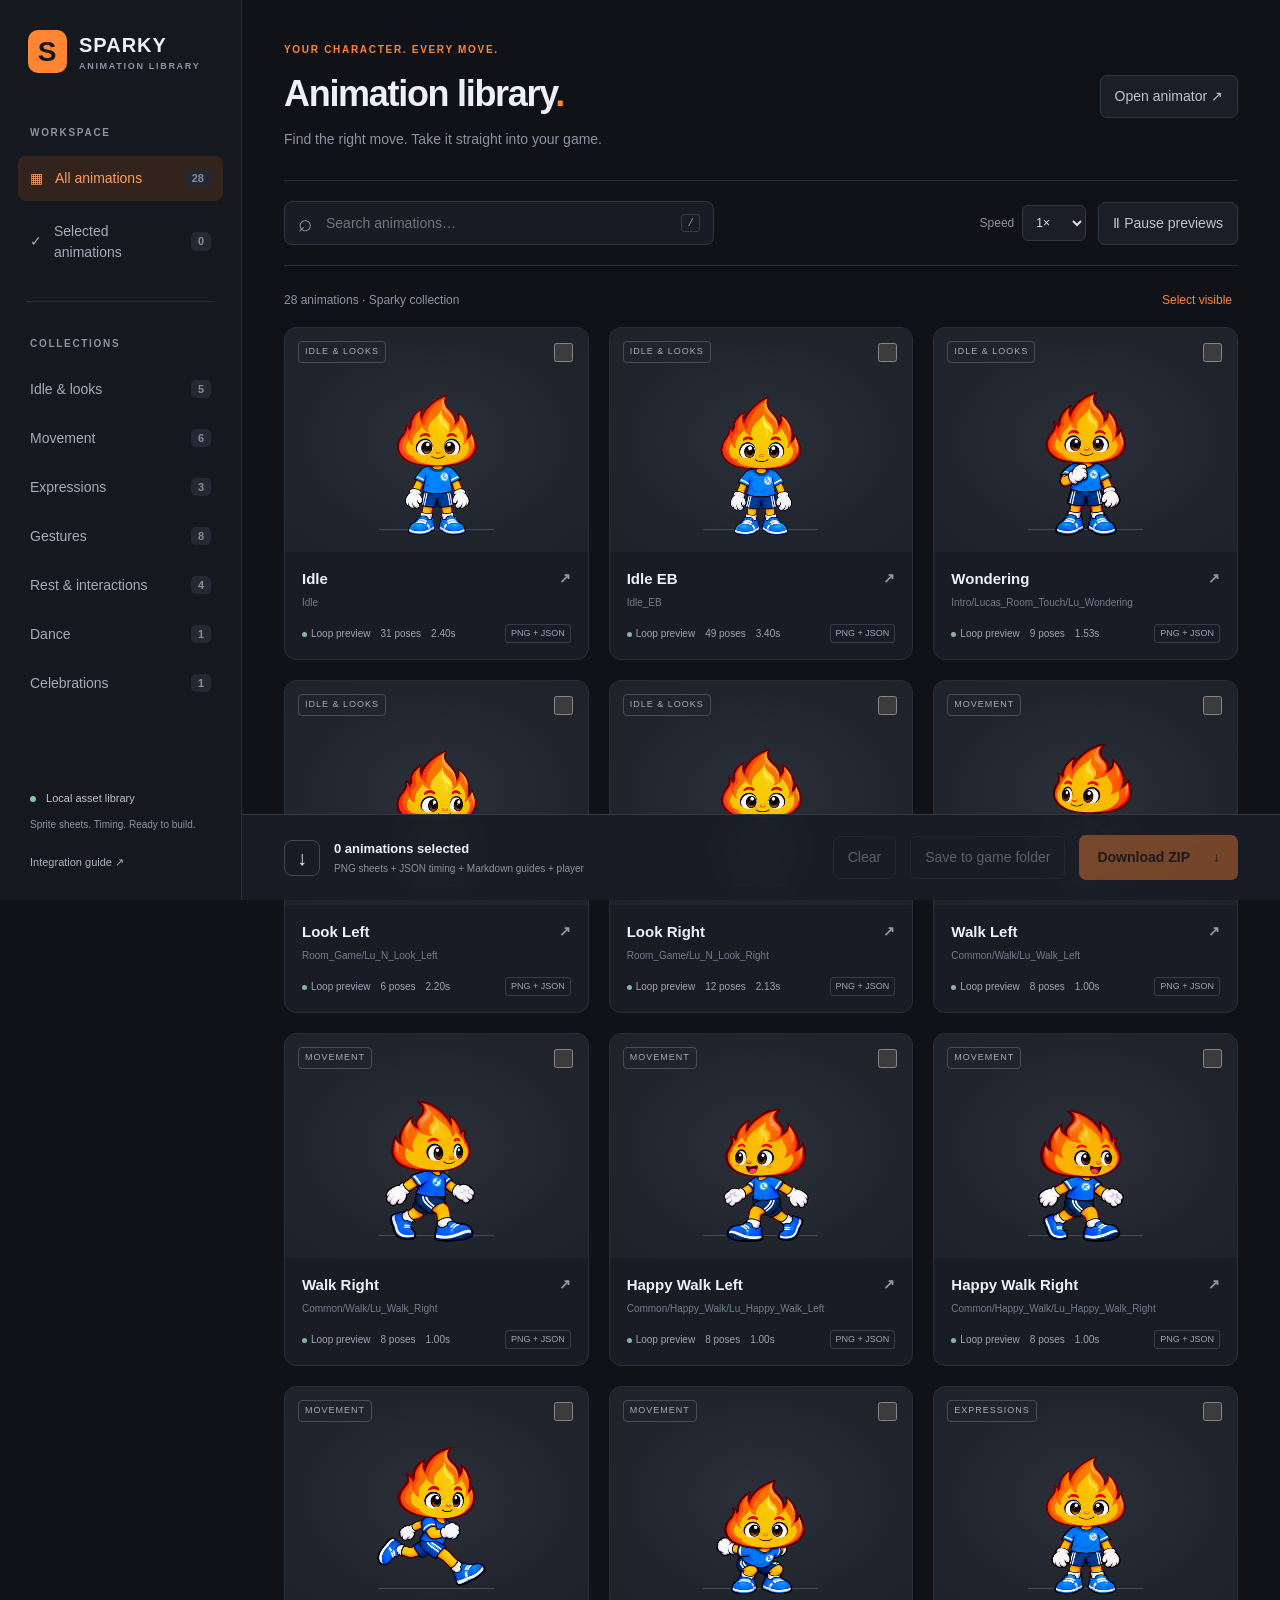
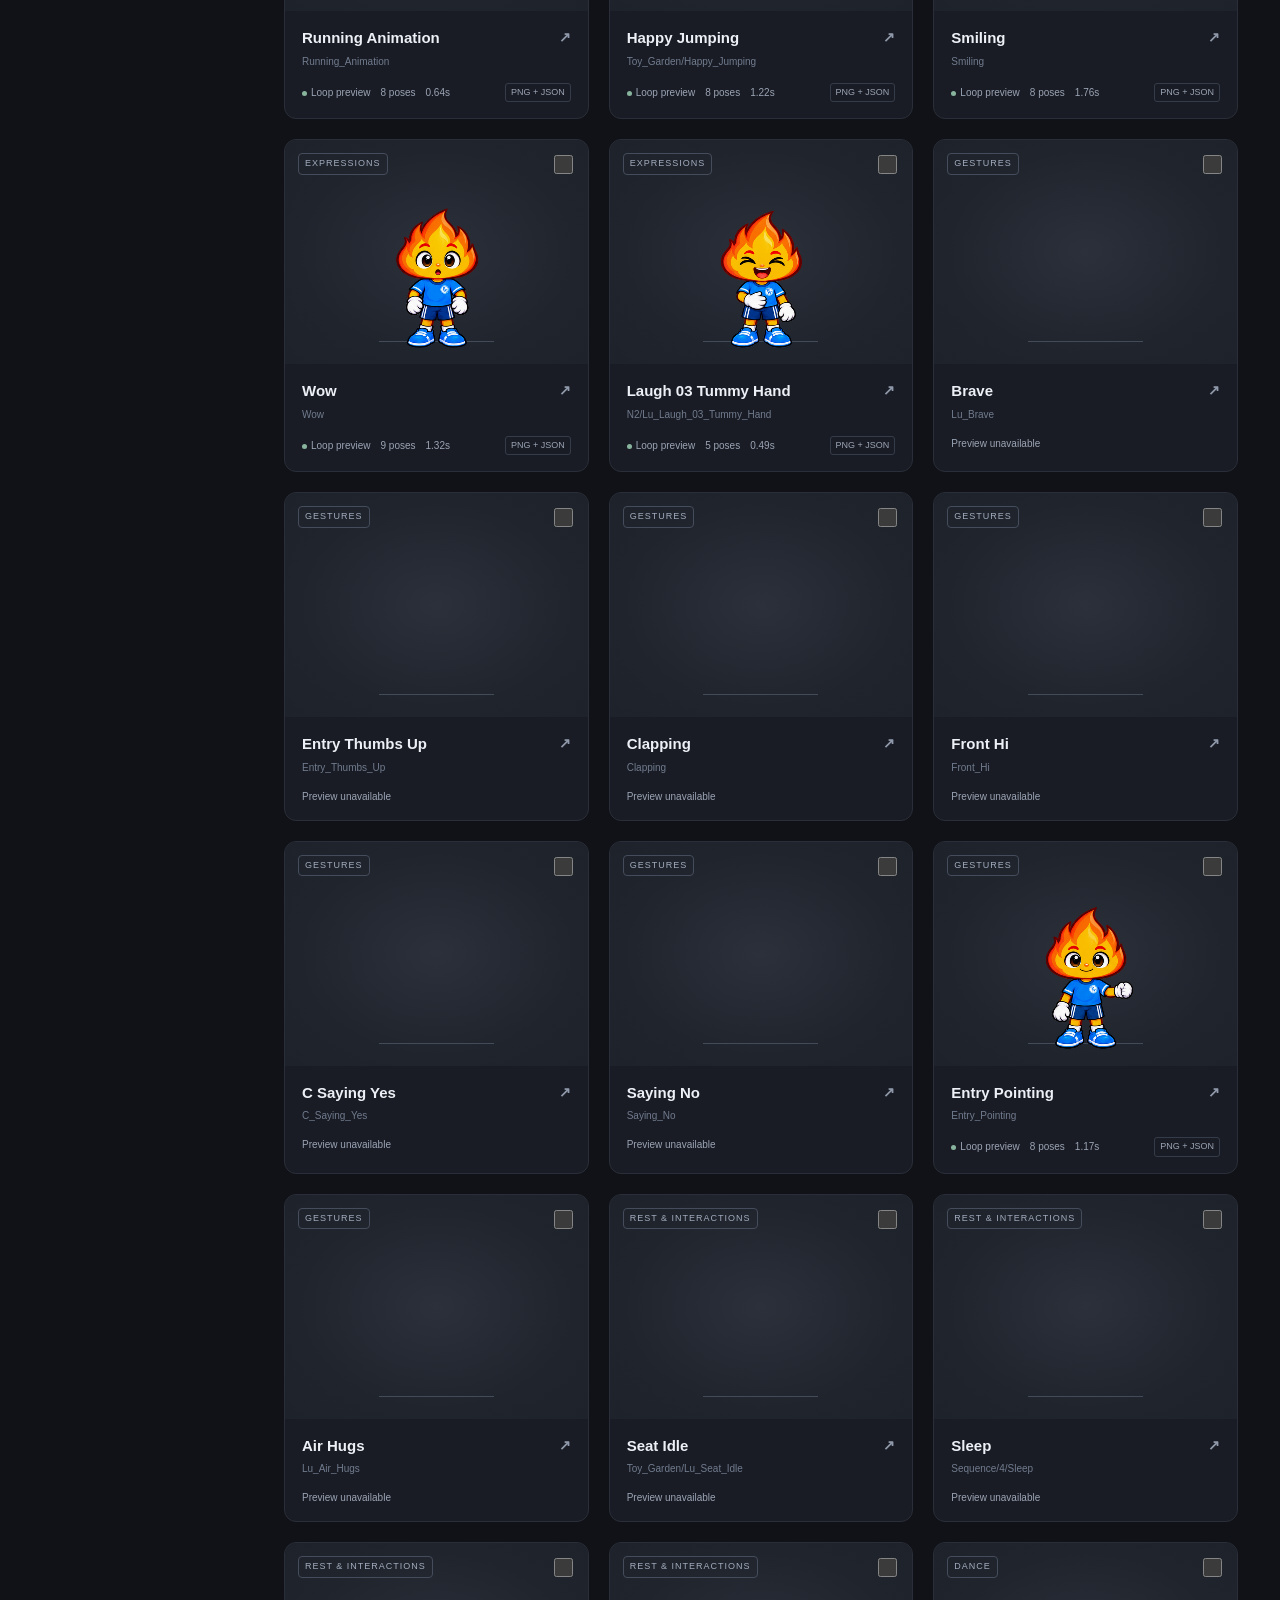
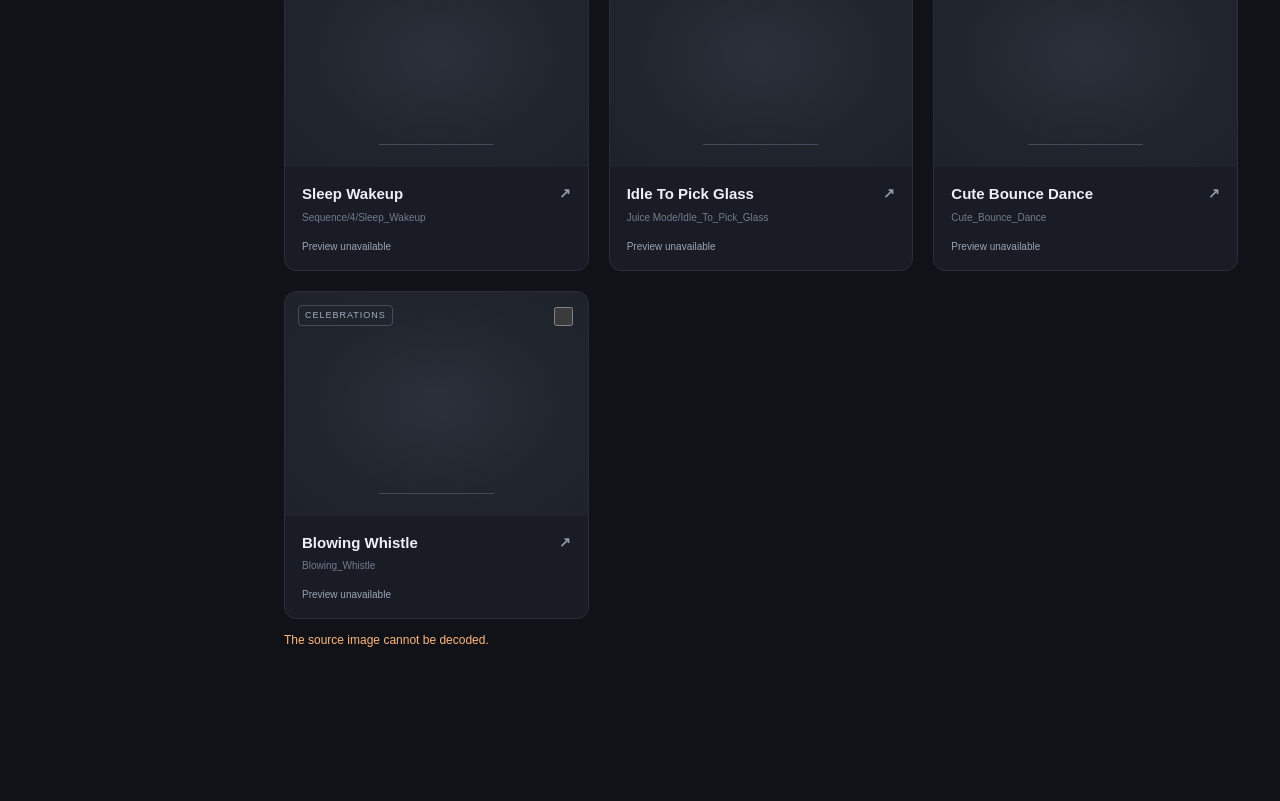
==== animation-library/index.html @ 4f84658c "Add Sparky animation library, studio and game-ready exports" ====
<!doctype html><html lang="en"><head><meta charset="utf-8"><meta name="viewport" content="width=device-width,initial-scale=1"><title>Sparky — Animation Library</title><link rel="stylesheet" href="library.css"></head><body>
<aside class="sidebar"><a class="brand" href="index.html"><span class="brand-icon">S</span><span>SPARKY<small>ANIMATION LIBRARY</small></span></a><p class="eyebrow">WORKSPACE</p><button class="nav active" id="browse">▦ <span>All animations</span><b>28</b></button><button class="nav" id="selected-view">✓ <span>Selected animations</span><b id="side-count">0</b></button><div class="divider"></div><p class="eyebrow">COLLECTIONS</p><div id="categories"></div><div class="sidebar-bottom"><span class="online"></span> Local asset library<p>Sprite sheets. Timing. Ready to build.</p><a href="README.md">Integration guide ↗</a></div></aside>
<main><header><div><p class="eyebrow orange">YOUR CHARACTER. EVERY MOVE.</p><h1>Animation library<span>.</span></h1><p class="muted">Find the right move. Take it straight into your game.</p></div><a class="outline" href="demo.html">Open animator ↗</a></header>
<section class="toolbar"><div class="search"><span>⌕</span><input id="search" type="search" placeholder="Search animations…" aria-label="Search animations"><kbd>/</kbd></div><div class="tools"><label class="speed">Speed <select id="speed" aria-label="Preview speed"><option value="0.5">0.5×</option><option value="1" selected>1×</option><option value="2">2×</option></select></label><button class="outline" id="pause">Ⅱ Pause previews</button></div></section>
<div class="results"><span id="result-count">Loading animations…</span><button id="select-all">Select visible</button></div><section id="grid" class="grid" aria-label="Animation collection"></section><p id="empty" hidden>No animations match. Try another name or collection.</p><p id="status" role="status" aria-live="polite"></p>
<footer class="export-bar"><div><span class="selection-icon">↓</span><div><strong id="selection-count">0 animations selected</strong><small>PNG sheets + JSON timing + Markdown guides + player</small></div></div><div class="export-actions"><button class="outline" id="clear">Clear</button><button class="outline" id="save-folder">Save to game folder</button><button class="primary" id="download">Download ZIP <span>↓</span></button></div></footer>
</main><script type="module" src="library.js"></script></body></html>
---- animation-library/library.css ----
:root{color-scheme:dark;--bg:#101217;--panel:#191c24;--line:#2a2e38;--muted:#8b93a4;--orange:#ff8533;--text:#edf0f6}*{box-sizing:border-box}body{margin:0;background:var(--bg);color:var(--text);font:14px/1.5 -apple-system,BlinkMacSystemFont,"Segoe UI",sans-serif}button,input,select{font:inherit}button,a{ -webkit-tap-highlight-color:transparent}button{cursor:pointer}a{color:inherit;text-decoration:none}button:focus-visible,a:focus-visible,input:focus-visible,select:focus-visible{outline:2px solid var(--orange);outline-offset:4px}.sidebar{width:242px;position:fixed;inset:0 auto 0 0;padding:30px 18px;background:#15181f;border-right:1px solid var(--line);display:flex;flex-direction:column}.brand{display:flex;align-items:center;gap:12px;padding:0 10px 39px;font-size:20px;font-weight:800;letter-spacing:1px}.brand small{display:block;font-size:9px;letter-spacing:1.7px;color:var(--muted)}.brand-icon{display:grid;place-items:center;background:var(--orange);color:#17181b;border-radius:10px;width:39px;height:43px;font-size:28px}.eyebrow{font-size:10px;font-weight:700;letter-spacing:1.7px;color:var(--muted);margin:12px 12px}.orange{color:var(--orange);margin:0 0 10px}.nav{width:100%;border:0;background:transparent;color:#a4abba;text-align:left;padding:12px;border-radius:8px;display:flex;align-items:center;gap:12px;margin:4px 0}.nav span{flex:1}.nav b{font-size:11px;color:#858d9e;background:#242832;border-radius:5px;padding:1px 7px}.nav.active{background:#32241d;color:#ff9c59}.nav:hover{background:#242832}.divider{height:1px;background:var(--line);margin:22px 8px}.sidebar-bottom{margin-top:auto;padding:18px 12px 0;color:#bbc2cd;font-size:11px}.sidebar-bottom p{font-size:10px;color:var(--muted)}.sidebar-bottom a{display:inline-block;margin-top:12px;color:#aab2c1}.online{display:inline-block;width:6px;height:6px;background:#80c8a0;border-radius:50%;margin-right:7px}main{margin-left:242px;padding:42px 42px 140px;max-width:1800px}header{display:flex;justify-content:space-between;align-items:center;margin-bottom:30px}h1{font-size:36px;letter-spacing:-1.3px;margin:0;font-weight:650}h1 span{color:var(--orange)}.muted{color:var(--muted);margin:8px 0 0}.outline{display:inline-flex;justify-content:center;align-items:center;gap:8px;color:#bdc4d1;background:#1b1e26;border:1px solid #323744;border-radius:7px;padding:10px 14px;white-space:nowrap}.outline:hover{background:#282d37}.toolbar{display:flex;gap:18px;justify-content:space-between;border-block:1px solid var(--line);padding:20px 0}.search{display:flex;align-items:center;gap:12px;flex:1;max-width:430px;border:1px solid #303541;background:#191c24;border-radius:8px;padding:9px 13px;color:var(--muted)}.search span{font-size:24px;line-height:1}input{width:100%;border:0;background:transparent;color:var(--text);outline:none}kbd{font-size:11px;border:1px solid #363b47;padding:0 5px;border-radius:3px}.tools{display:flex;gap:12px;align-items:center}.speed{color:var(--muted);font-size:12px;display:flex;align-items:center;gap:8px}select{background:#1b1e26;color:#d8deea;border:1px solid #323744;padding:9px;border-radius:6px}.results{display:flex;justify-content:space-between;align-items:center;margin:24px 0 17px;font-size:12px;color:var(--muted)}.results button{border:0;background:none;color:var(--orange);font-size:12px}.grid{display:grid;grid-template-columns:repeat(3,minmax(0,1fr));gap:20px}.card{position:relative;border:1px solid var(--line);border-radius:12px;background:var(--panel);overflow:hidden;transition:border-color .15s,transform .15s}.card:hover{border-color:#626b7c;transform:translateY(-2px)}.card.selected{border-color:var(--orange);box-shadow:0 0 0 1px #ff853340}.preview{height:224px;background:radial-gradient(ellipse at center,#2b303a 0,#20242d 65%,#1e222a 100%);position:relative;display:grid;place-items:center}.preview:after{content:'';position:absolute;bottom:22px;width:38%;height:1px;background:#444b58}.preview canvas{height:224px;max-width:100%;object-fit:contain;position:relative;z-index:1}.pick{position:absolute;right:12px;top:12px;z-index:2;cursor:pointer}.pick input{width:19px;height:19px;accent-color:var(--orange)}.tag{position:absolute;left:13px;top:13px;color:#a3adbe;font-size:9px;letter-spacing:1px;text-transform:uppercase;border:1px solid #454c5b;padding:3px 6px;border-radius:4px}.card-info{padding:16px 17px}.card-title{font-size:15px;font-weight:600;margin:0 0 4px;display:flex;justify-content:space-between;gap:8px}.card-title a{color:#8f99ab;font-size:14px}.source-name{font-size:10px;color:#717c8f;overflow:hidden;text-overflow:ellipsis;white-space:nowrap}.card-meta{display:flex;gap:10px;color:#9ba4b5;font-size:10px;margin-top:14px;align-items:center}.loop-dot{width:5px;height:5px;border-radius:50%;background:#88b49e;display:inline-block;margin-right:4px}.card-meta .format{margin-left:auto;border:1px solid #353c49;padding:2px 5px;border-radius:3px;font-size:9px}.export-bar{position:fixed;bottom:0;left:242px;right:0;z-index:10;background:#1a1d25f5;backdrop-filter:blur(16px);border-top:1px solid #343945;padding:20px 42px;display:flex;justify-content:space-between;gap:16px;align-items:center}.export-bar>div{display:flex;gap:14px;align-items:center}.export-bar strong{display:block;font-size:13px}.export-bar small{display:block;color:var(--muted);font-size:10px;margin-top:3px}.selection-icon{display:grid;place-items:center;border:1px solid #414957;width:36px;height:36px;border-radius:8px;font-size:20px}.primary{background:var(--orange);color:#22170f;font-weight:650;border:0;border-radius:7px;padding:12px 18px;display:flex;gap:23px;align-items:center}.primary:hover{background:#ff9c59}button:disabled{opacity:.4;cursor:default}#status{color:#ffb77f;font-size:12px}#empty{padding:80px;text-align:center;color:var(--muted)}@media(min-width:1500px){.grid{grid-template-columns:repeat(4,minmax(0,1fr))}}@media(max-width:1100px){main{padding:30px 24px 160px}.grid{grid-template-columns:repeat(2,minmax(0,1fr))}.export-bar{padding:18px 24px}.export-bar small{max-width:180px}.export-actions{gap:7px!important}}@media(max-width:760px){.sidebar{position:static;width:auto;padding:18px}.brand{padding-bottom:8px}.sidebar .eyebrow,.divider,#categories,.sidebar-bottom{display:none}.sidebar{display:block}.nav{display:inline-flex;width:auto;margin-right:5px}main{margin-left:0;padding:24px 16px 180px}h1{font-size:28px}header{gap:12px}header>.outline{font-size:11px;padding:8px}.toolbar{flex-wrap:wrap}.search{max-width:none;min-width:100%}.tools{width:100%;justify-content:space-between}.grid{gap:12px}.preview,.preview canvas{height:190px}.card-info{padding:12px}.card-title{font-size:13px}.export-bar{left:0;padding:14px 16px;flex-wrap:wrap}.export-bar small{max-width:none}.export-actions{width:100%;justify-content:flex-end}.export-actions button{font-size:12px}.selection-icon{display:none}.card-meta{gap:6px;font-size:9px}}@media(prefers-reduced-motion:reduce){.card{transition:none}}
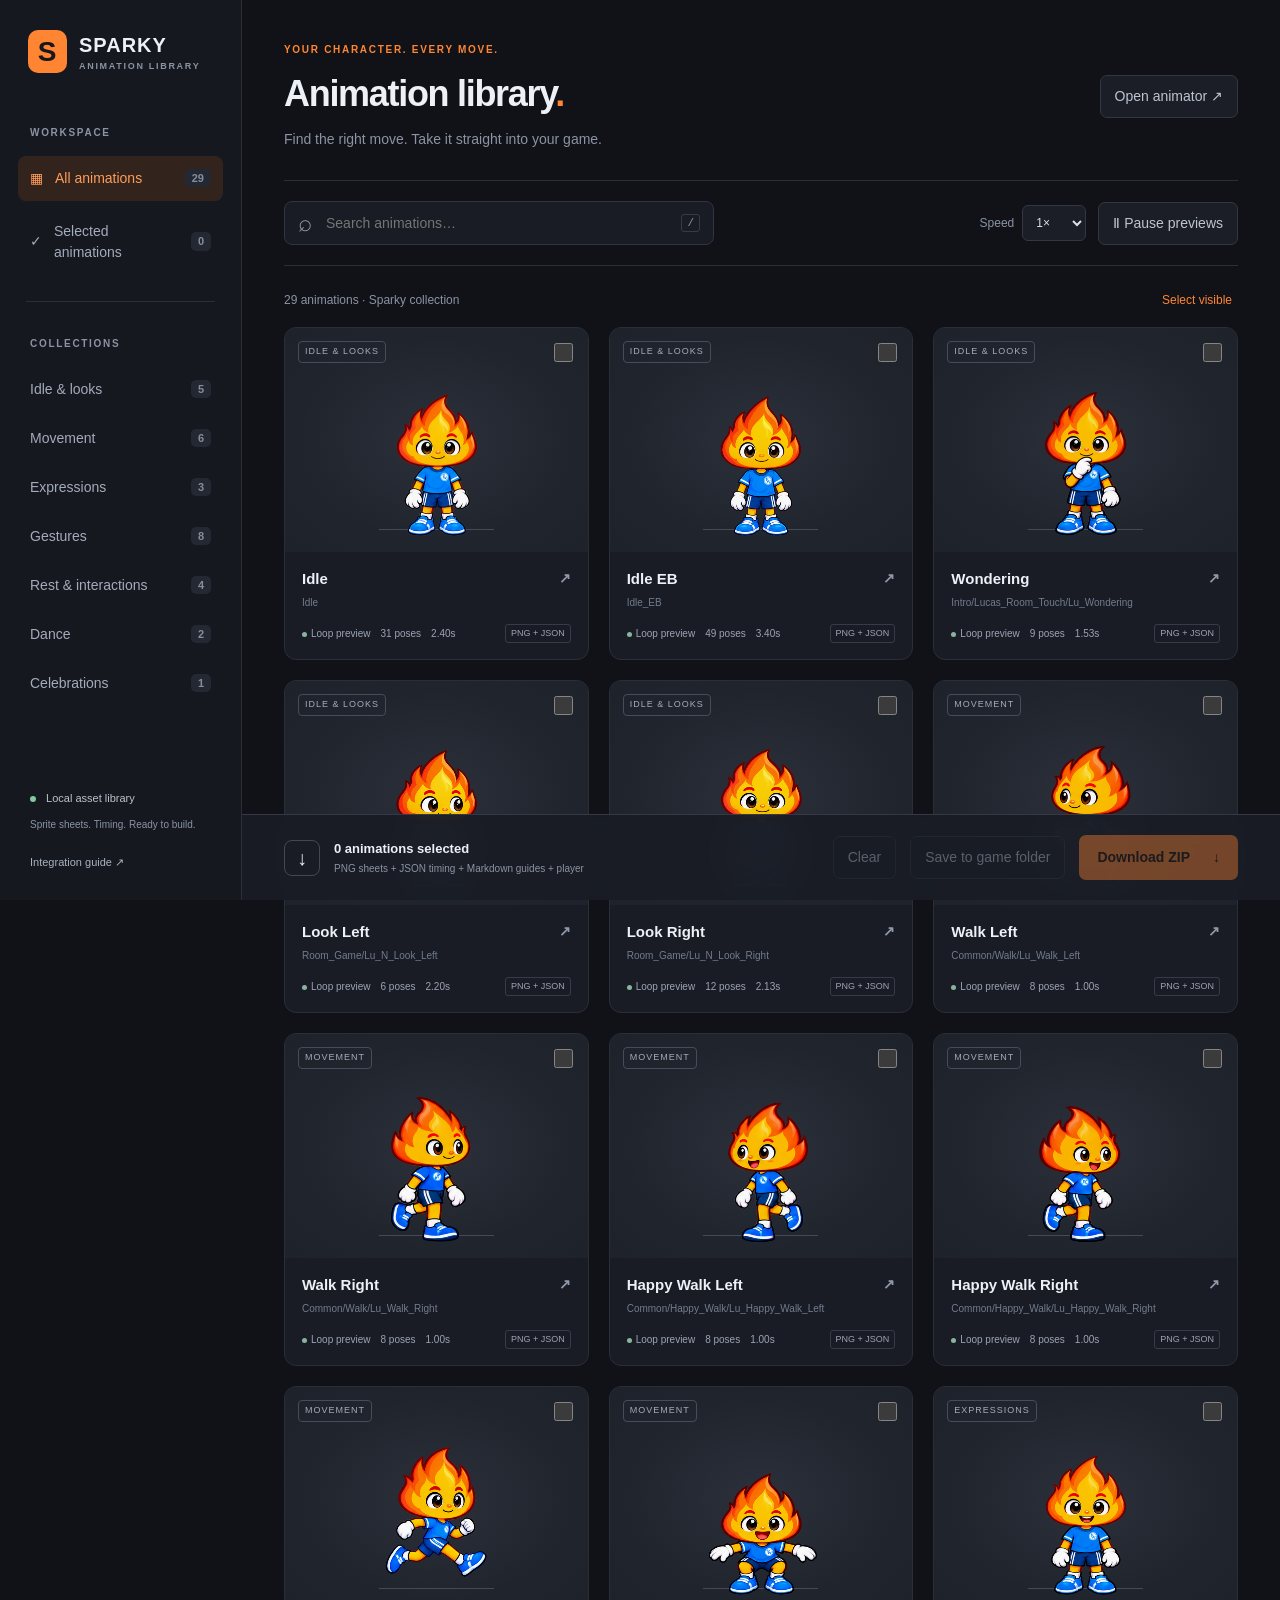
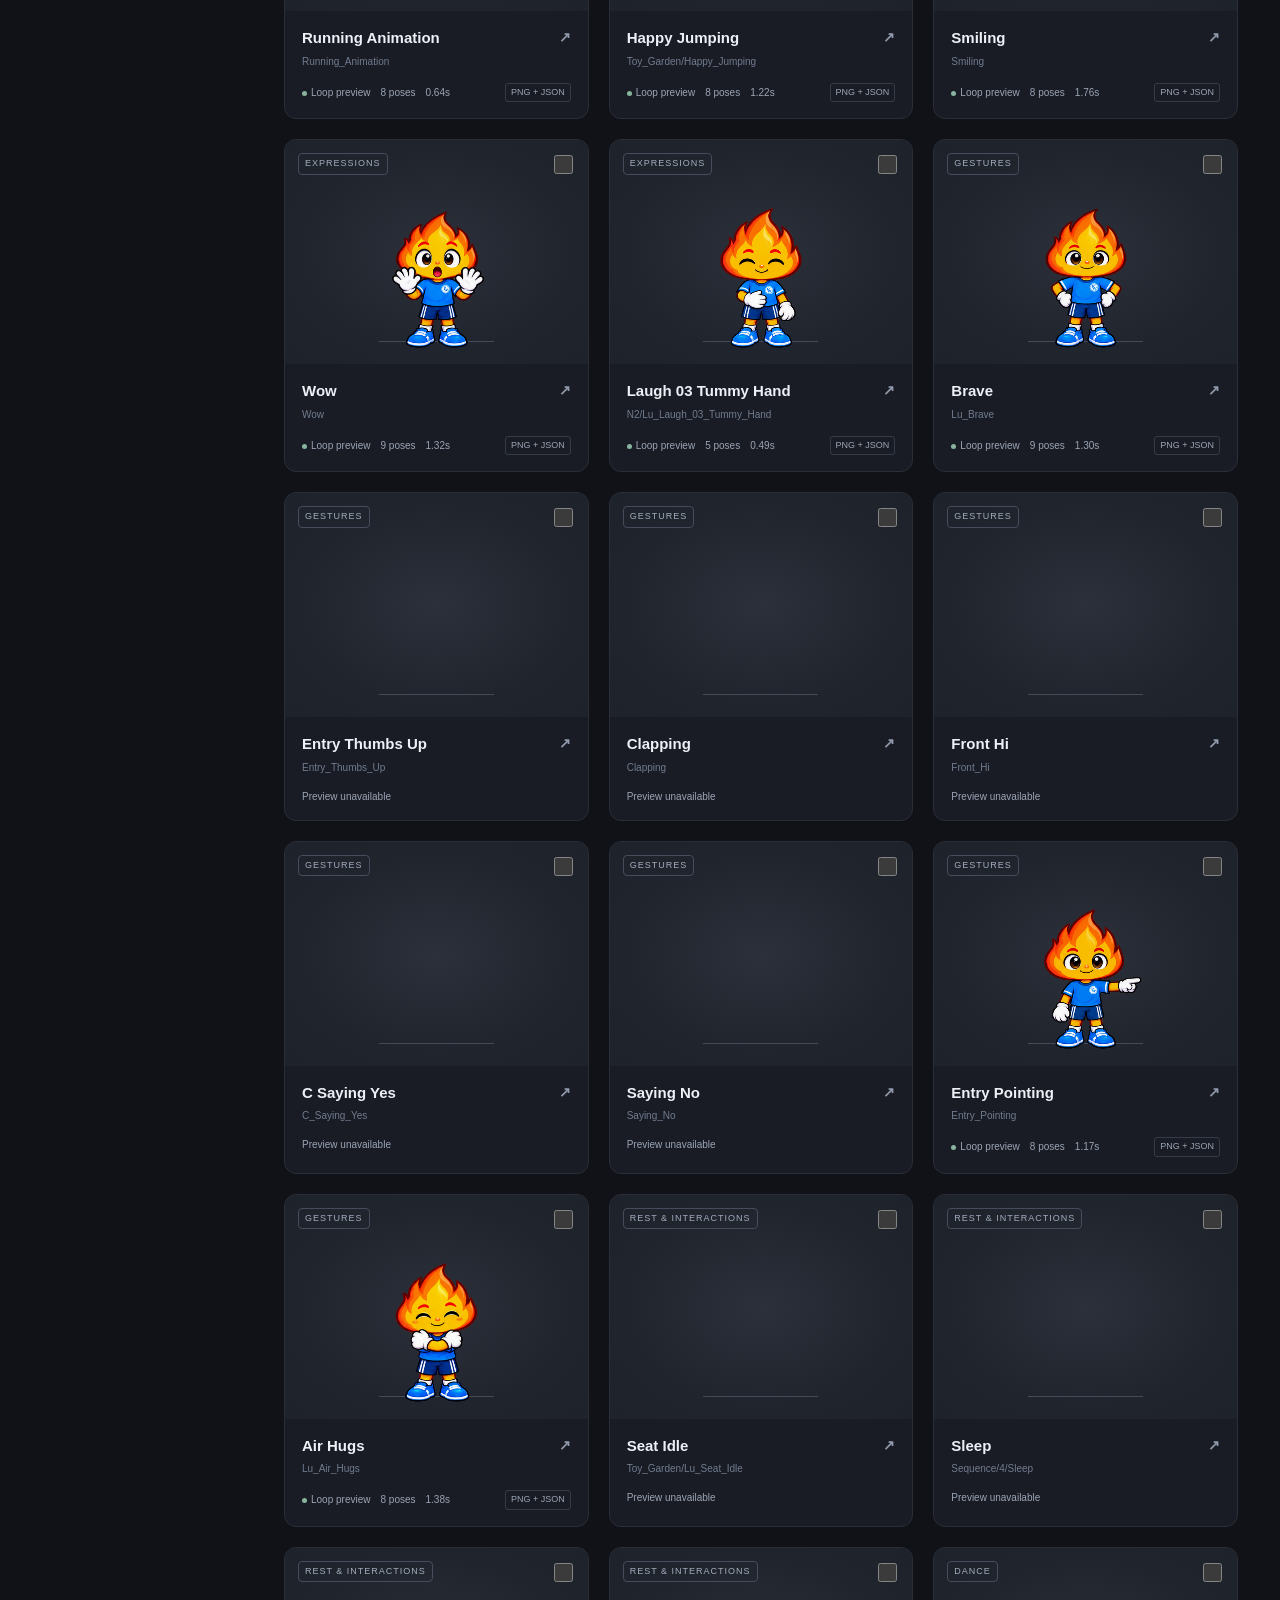
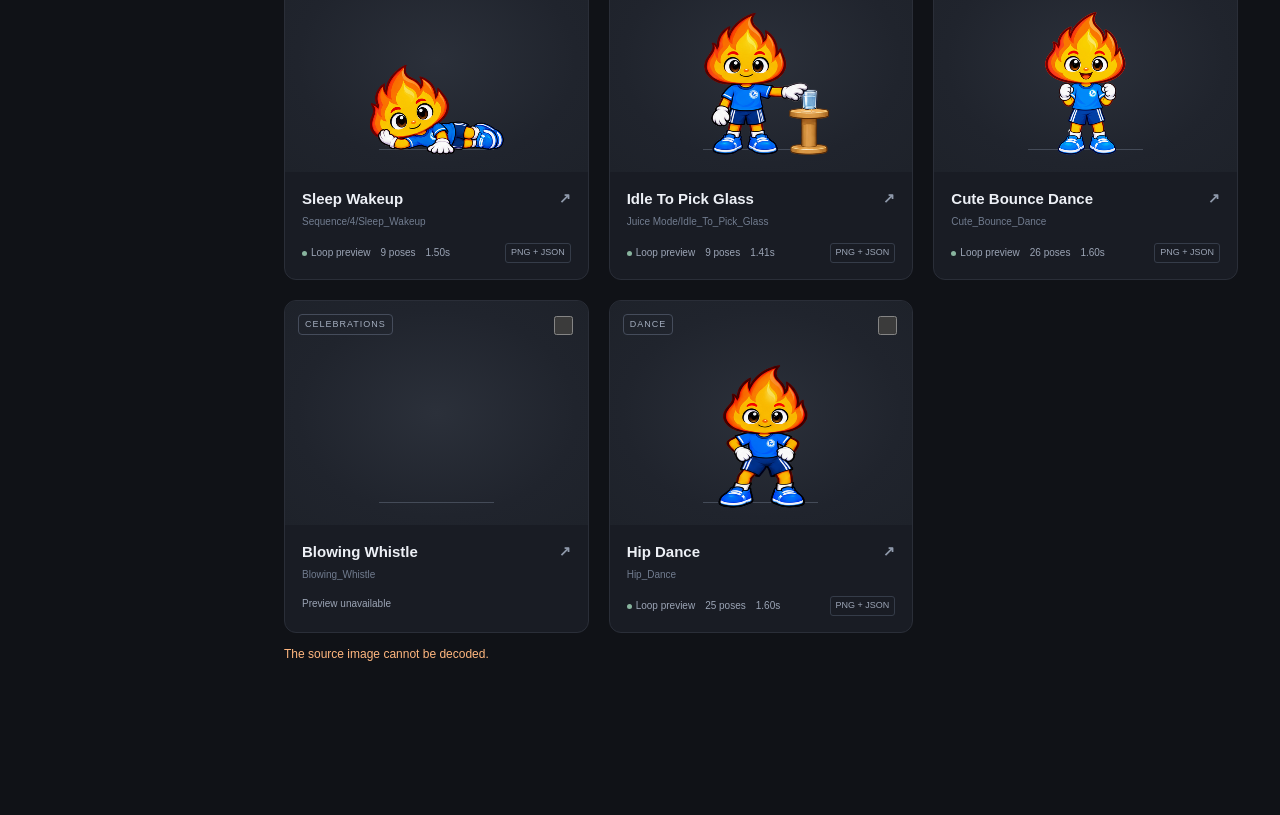
==== commit 709c7bfd: "Restore Hip Dance alongside Cute Bounce Dance" ====
--- a/animation-library/index.html
+++ b/animation-library/index.html
@@ -1,5 +1,5 @@
 <!doctype html><html lang="en"><head><meta charset="utf-8"><meta name="viewport" content="width=device-width,initial-scale=1"><title>Sparky — Animation Library</title><link rel="stylesheet" href="library.css"></head><body>
-<aside class="sidebar"><a class="brand" href="index.html"><span class="brand-icon">S</span><span>SPARKY<small>ANIMATION LIBRARY</small></span></a><p class="eyebrow">WORKSPACE</p><button class="nav active" id="browse">▦ <span>All animations</span><b>28</b></button><button class="nav" id="selected-view">✓ <span>Selected animations</span><b id="side-count">0</b></button><div class="divider"></div><p class="eyebrow">COLLECTIONS</p><div id="categories"></div><div class="sidebar-bottom"><span class="online"></span> Local asset library<p>Sprite sheets. Timing. Ready to build.</p><a href="README.md">Integration guide ↗</a></div></aside>
+<aside class="sidebar"><a class="brand" href="index.html"><span class="brand-icon">S</span><span>SPARKY<small>ANIMATION LIBRARY</small></span></a><p class="eyebrow">WORKSPACE</p><button class="nav active" id="browse">▦ <span>All animations</span><b>29</b></button><button class="nav" id="selected-view">✓ <span>Selected animations</span><b id="side-count">0</b></button><div class="divider"></div><p class="eyebrow">COLLECTIONS</p><div id="categories"></div><div class="sidebar-bottom"><span class="online"></span> Local asset library<p>Sprite sheets. Timing. Ready to build.</p><a href="README.md">Integration guide ↗</a></div></aside>
 <main><header><div><p class="eyebrow orange">YOUR CHARACTER. EVERY MOVE.</p><h1>Animation library<span>.</span></h1><p class="muted">Find the right move. Take it straight into your game.</p></div><a class="outline" href="demo.html">Open animator ↗</a></header>
 <section class="toolbar"><div class="search"><span>⌕</span><input id="search" type="search" placeholder="Search animations…" aria-label="Search animations"><kbd>/</kbd></div><div class="tools"><label class="speed">Speed <select id="speed" aria-label="Preview speed"><option value="0.5">0.5×</option><option value="1" selected>1×</option><option value="2">2×</option></select></label><button class="outline" id="pause">Ⅱ Pause previews</button></div></section>
 <div class="results"><span id="result-count">Loading animations…</span><button id="select-all">Select visible</button></div><section id="grid" class="grid" aria-label="Animation collection"></section><p id="empty" hidden>No animations match. Try another name or collection.</p><p id="status" role="status" aria-live="polite"></p>
